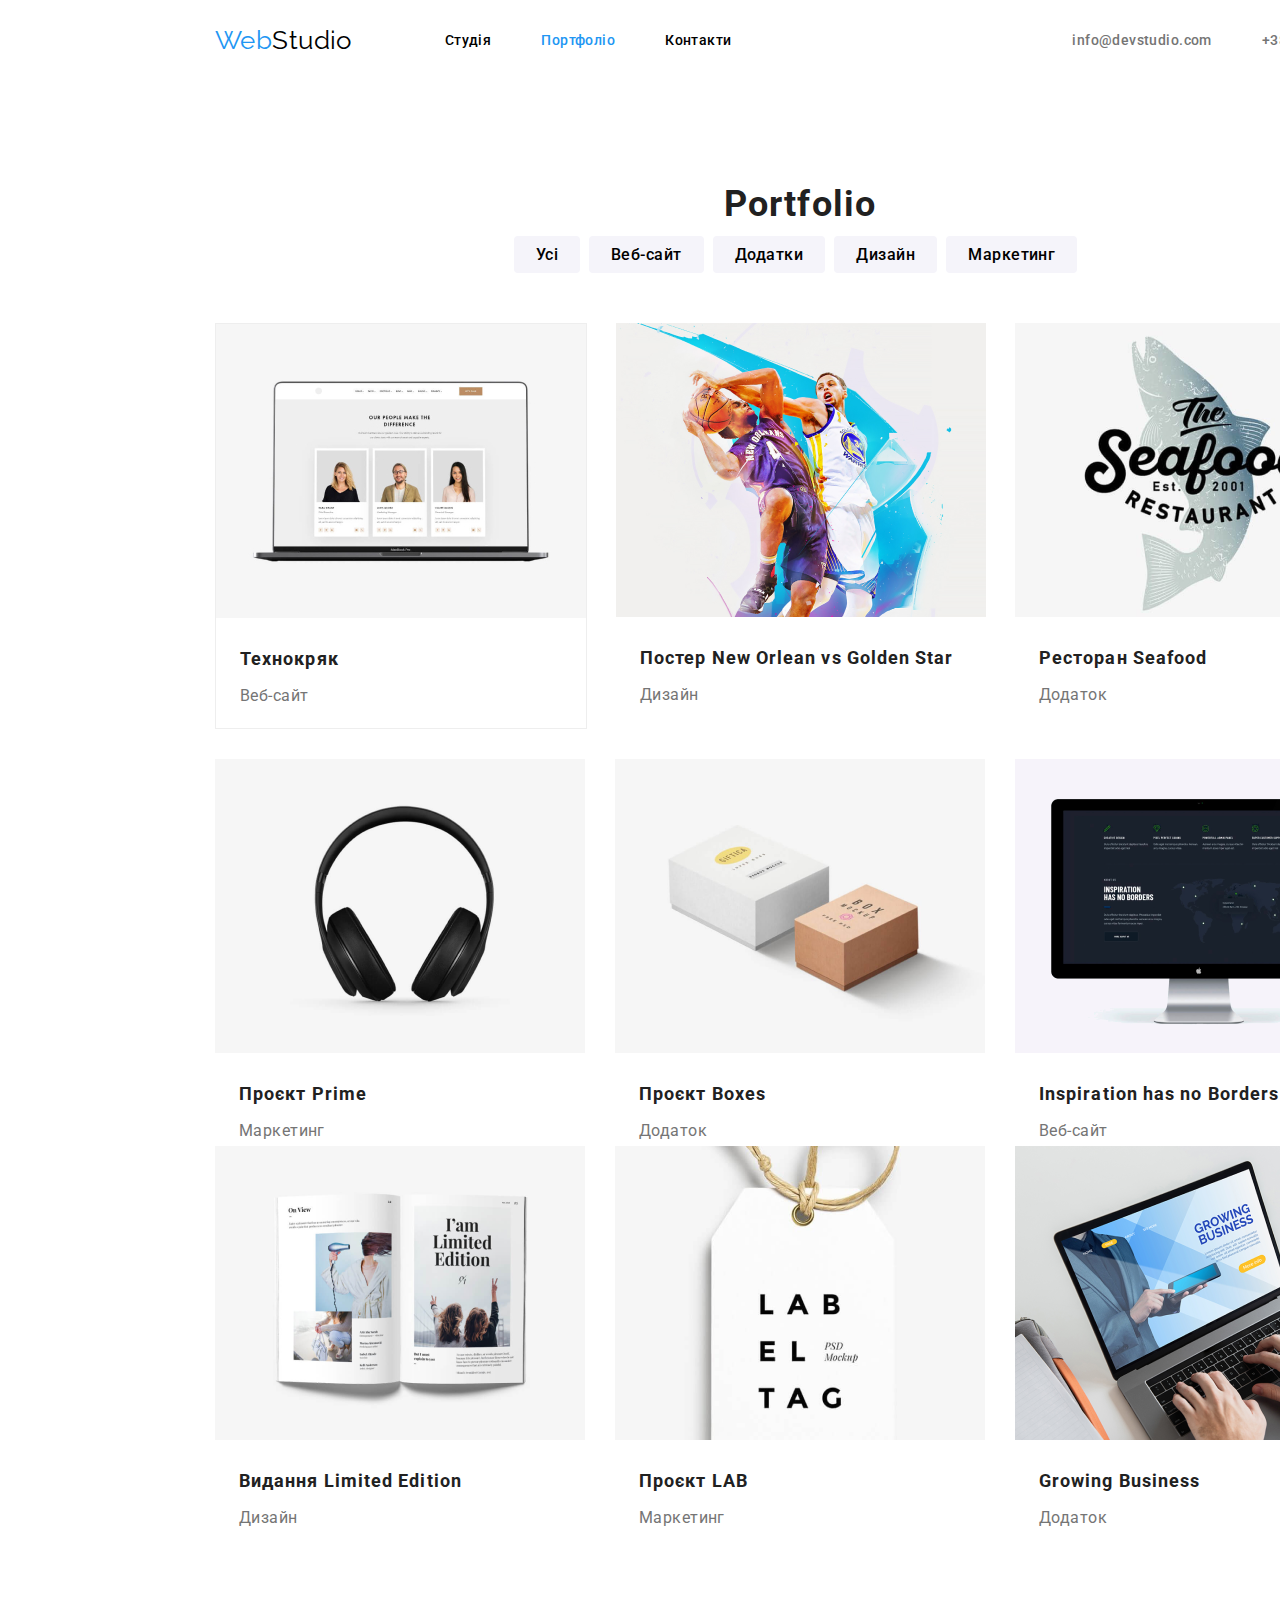
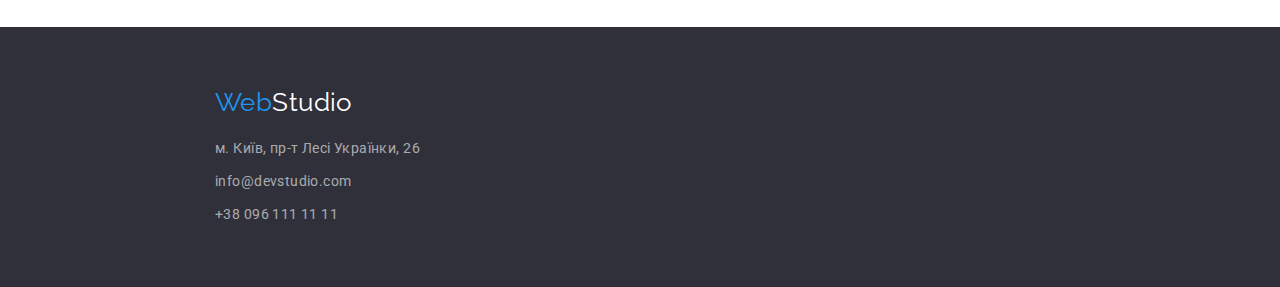
==== portfolio.html @ 7438364b "Home work 3 added styles" ====
<!doctype html>
<html lang="uk">
<head>
    <link href="styles.css" rel="stylesheet">
    <link href="https://fonts.googleapis.com/css2?family=Raleway:wght@700&family=Roboto:wght@400;500;700;900&display=swap" rel="stylesheet">
    <meta charset="UTF-8">
    <title>Portfolio</title>
</head>
<body>
<header class="header">
    <nav class="nav-container">
        <a class="logo-dark link" href="#"><span class="sub-logo">Web</span>Studio</a>
        <ul class="nav-list list">
            <li class="list-item"><a class="nav-link link" href="#">Студія</a></li>
            <li class="list-item"><a class="nav-link active-link link" href="portfolio.html">Портфоліо</a></li>
            <li class="list-item"><a class="nav-link link" href="#">Контакти</a></li>
        </ul>
    </nav>
    <ul class="contacts-container list">
        <li class="list-item">
            <a class="contacts link" href="mailto:info@devstudio.com">info@devstudio.com</a>
        </li>
        <li class="list-item">
            <a class="contacts link" href="tel:+380961111111">+38 096 111 11 11</a>
        </li>
    </ul>
</header>
<main>
    <section class="portfolio-container">
        <h1 class="portfolio-title">Portfolio</h1>
        <ul class="portfolio-list list">
            <li class="portfolio-link">
                <button class="portfolio-button" type="button">Усі</button>
            </li>
            <li class="portfolio-link">
                <button class="portfolio-button" type="button">Веб-сайт</button>
            </li>
            <li class="portfolio-link">
                <button class="portfolio-button" type="button">Додатки</button>
            </li>
            <li class="portfolio-link">
                <button class="portfolio-button" type="button">Дизайн</button>
            </li>
            <li class="portfolio-link">
                <button class="portfolio-button" type="button">Маркетинг</button>
            </li>
        </ul>
        <ul class="project-list list">
            <li class="project-card">
                <img alt="Технокряк" src="./images/our-portfolio-1.jpg" width="370">
                <h2 class="project-title">Технокряк</h2>
                <p class="project-subtitle">Веб-сайт</p>
            </li>
            <li>
                <img alt="Постер New Orlean vs Golden Star" src="./images/our-portfolio-2.jpg" width="370">
                <h2 class="project-title">Постер New Orlean vs Golden Star</h2>
                <p class="project-subtitle">Дизайн</p></li>
            <li>
                <img alt="Ресторан Seafood" src="./images/our-portfolio-3.jpg" width="370">
                <h2 class="project-title">Ресторан Seafood</h2>
                <p class="project-subtitle">Додаток</p>
            </li>
            <li>
                <img alt="Проєкт Prime" src="./images/our-portfolio-4.jpg" width="370">
                <h2 class="project-title">Проєкт Prime</h2>
                <p class="project-subtitle">Маркетинг</p>
            </li>
            <li>
                <img alt="Проєкт Boxes" src="./images/our-portfolio-5.jpg" width="370">
                <h2 class="project-title">Проєкт Boxes</h2>
                <p class="project-subtitle">Додаток</p>
            </li>
            <li>
                <img alt="Inspiration has no Borders" src="./images/our-portfolio-6.jpg" width="370">
                <h2 class="project-title">Inspiration has no Borders</h2>
                <p class="project-subtitle">Веб-сайт</p>
            </li>
            <li>
                <img alt="Видання Limited Edition" src="./images/our-portfolio-7.jpg" width="370">
                <h2 class="project-title">Видання Limited Edition</h2>
                <p class="project-subtitle">Дизайн</p>
            </li>
            <li>
                <img alt="Проєкт LAB" src="./images/our-portfolio-8.jpg" width="370">
                <h2 class="project-title">Проєкт LAB</h2>
                <p class="project-subtitle">Маркетинг</p>
            </li>
            <li>
                <img alt="Growing Business" src="./images/our-portfolio-9.jpg" width="370">
                <h2 class="project-title">Growing Business</h2>
                <p class="project-subtitle">Додаток</p>
            </li>
        </ul>
    </section>
</main>
<footer class="footer-container">
    <a class="logo-light link" href="#"><span class="sub-logo">Web</span>Studio</a>
    <address class="address">
        <ul class="list">
            <li class="footer-contacts-list">
                <a class="footer-contacts link" href="#">м. Київ, пр-т Лесі Українки, 26</a>
            </li>
            <li class="footer-contacts-list">
                <a class="footer-contacts link" href="mailto:info@devstudio.com">info@devstudio.com</a>
            </li>
            <li class="footer-contacts-list">
                <a class="footer-contacts link" href="tel:+380961111111">+38 096 111 11 11</a>
            </li>
        </ul>
    </address>
</footer>
</body>
</html>
---- styles.css ----
:root {
    --blue-main: #2196F3;
    --blue-active: #188CE8;;
    --white-main: #FFFFFF;
    --white-opacity: #FFFFFF99;
    --black-main: #212121;
    --black-secondary: #000000;
    --black-title: #212121;
    --gray-substring: #757575;
    --gray-background: #2F303A;
    --light-gray-background: #F5F4FA;
    --light-gray-border: #EEEEEE;
}

body {
    font-family: 'Roboto', sans-serif;
    font-size: 14px;
    letter-spacing: 0.03em;
    color: var(--black-title);
    background-color: var(--white-main);
    width: 1600px;
    margin: 0 auto;
    box-sizing: border-box;
}

.header {
    height: 80px;
    display: flex;
    flex-wrap: nowrap;
    align-items: center;
    justify-content: space-between;
    padding: 0 215px;
}

.nav-container {
    display: flex;
    align-items: center;
}

.nav-list {
    display: flex;
}

.list {
    list-style: none;
    padding: 0;
    margin: 0;
}

.link {
    text-decoration: none;
    color: var(--black-secondary);;
}

.active-link {
    color: var(--blue-main);
}

.logo-dark {
    font-family: 'Raleway', sans-serif;
    font-size: 26px;
    margin-right: 93px;
}

.sub-logo {
    color: var(--blue-main);
}

.nav-link {
    font-weight: 500;
}

.list-item:not(:last-child) {
    margin-right: 50px;
}

.nav-link:hover, .navLink:focus {
    color: var(--blue-main);
}

.contacts-container {
    display: flex;
}

.contacts {
    font-weight: 500;
    color: var(--gray-substring);
}

.contacts-item {
    margin-right: 40px;
}

.contacts:hover, .contacts:focus {
    color: var(--blue-main);
}

.service-container {
    display: flex;
    flex-direction: column;
    justify-content: center;
    align-items: center;
    height: 600px;
    background-color: var(--gray-background);
    margin-bottom: 94px;
}

.service-title {
    font-size: 44px;
    line-height: 1.36;
    letter-spacing: 0.06em;
    text-transform: uppercase;
    color: var(--white-main);
    text-align: center;
    width: 696px;
    margin: 0;
}

.service-button {
    font-weight: 700;
    font-size: 16px;
    line-height: 1.87;
    letter-spacing: 0.06em;
    cursor: pointer;
    color: var(--white-main);
    background-color: var(--blue-main);
    margin-top: 30px;
    width: 216px;
    height: 50px;
    border-style: none;
    border-radius: 4px;
    box-shadow: 0 4px 4px rgba(0, 0, 0, 0.15);
    font-family: inherit;
}

.service-button:hover, .service-button:focus {
    background-color: var(--blue-active);
}

.about-container {
    padding: 0 215px;
    margin-bottom: 94px;
}

.about-list {
    display: flex;
    justify-content: space-between;
    margin: 0;
}

.about-subtitle {
    font-size: 14px;
    text-transform: uppercase;
    font-weight: 700;
}

.about-info {
    color: var(--gray-substring);
    line-height: 1.71
}

.about-title {
    font-size: 36px;
    line-height: 1.71;
    letter-spacing: 0.03em;
    margin: 0 0 50px;
    text-align: center;
}

.team-container {
    padding: 94px 215px;
    background-color: var(--light-gray-background);
}

.team-title {
    font-size: 36px;
    letter-spacing: 0.03em;
    line-height: 1.71;
    text-align: center;
}

.team-list {
    display: flex;
    justify-content: space-between;
    margin: 0;
}

.team-card {
    width: 270px;
    height: 368px;
    box-shadow: 0 1px 3px rgba(0, 0, 0, 0.12), 0 1px 1px rgba(0, 0, 0, 0.14), 0 2px 1px rgba(0, 0, 0, 0.2);
    border-radius: 0 0 4px 4px;
    background-color: var(--white-main);
    text-align: center;
}

.team-member {
    font-weight: 500;
    font-size: 16px;
    line-height: 1.17;
    margin: 30px 0 10px;
}

.team-position {
    font-size: 16px;
    color: var(--gray-substring);
    margin: 0;
}

.footer-container {
    background-color: var(--gray-background);
    padding: 60px 0 60px 215px;
}

.logo-light {
    font-family: 'Raleway', sans-serif;
    font-size: 26px;
    color: var(--white-main);
    display: inline-block;
    margin-bottom: 20px;
}

.footer-contacts {
    color: var(--white-opacity);
    line-height: 1.71;
}

.footer-contacts-list:not(:last-child) {
    margin-bottom: 9px;
}

.address {
    font-style: normal;
}

.footer-contacts:hover, .footer-contacts:focus {
    color: var(--white-main);
}

.portfolio-button {
    font-family: 'Roboto', sans-serif;
    font-weight: 500;
    font-size: 16px;
    line-height: 1.62;
    background-color: var(--light-gray-background);
    letter-spacing: 0.03em;
    padding: 6px 22px;
    border-radius: 4px;
    border-style: none;
}

.portfolio-button:hover, .portfolio-button:focus {
    color: var(--white-main);
    background-color: var(--blue-main);
}

.project-title {
    font-size: 18px;
    line-height: 2;
    letter-spacing: 0.06em;
    margin: 20px 24px 4px;
}

.project-subtitle {
    font-size: 16px;
    line-height: 1.87;
    color: var(--gray-substring);
    margin: 0 24px;
}

.portfolio-container {
    padding: 94px 215px;
}

.portfolio-title {
    font-size: 36px;
    letter-spacing: 0.03em;
    line-height: 1.71;
    text-align: center;
    margin: 0;
}

.portfolio-list {
    display: flex;
    justify-content: center;
    margin-bottom: 50px;
}

.portfolio-link {
    margin-right: 9px;
}

.project-list {
    display: flex;
    flex-wrap: wrap;
    justify-content: space-between;
}

.project-card {
    width: 370px;
    height: 404px;
    border: 1px solid var(--light-gray-border);
    margin-bottom: 30px;
}
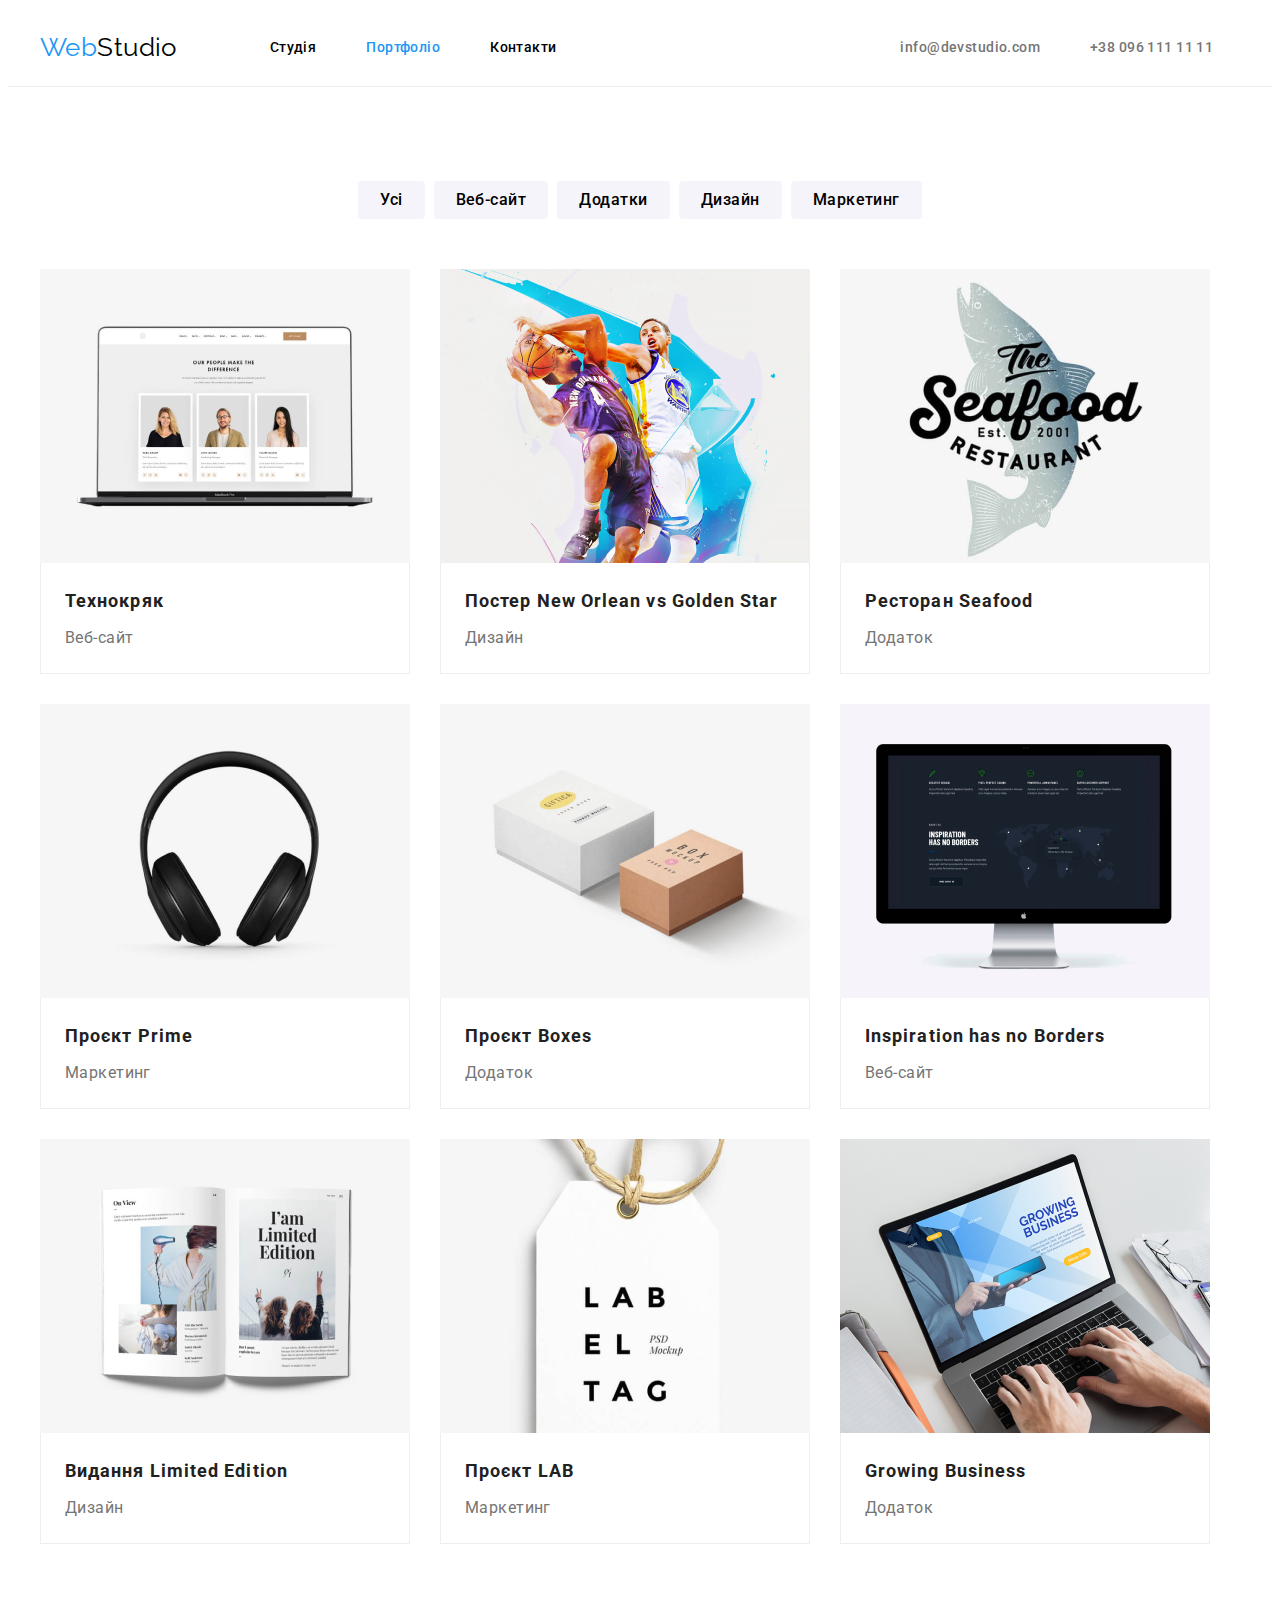
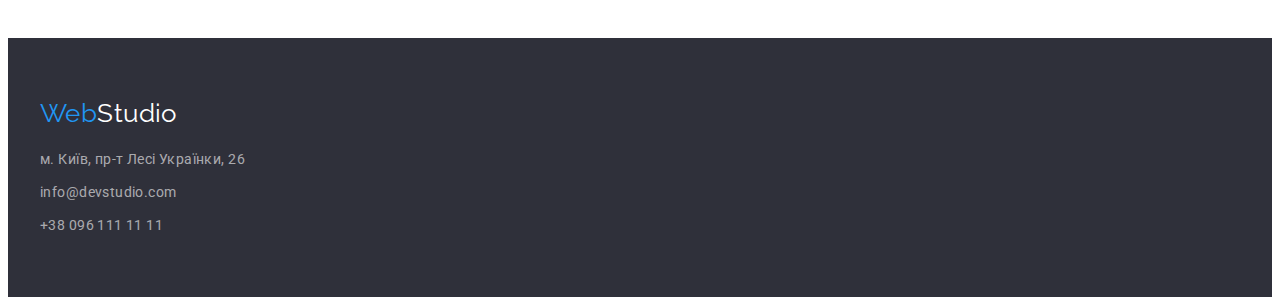
==== commit 02eaf867: "Refactoret markup" ====
--- a/portfolio.html
+++ b/portfolio.html
@@ -2,112 +2,140 @@
 <html lang="uk">
 <head>
     <link href="styles.css" rel="stylesheet">
-    <link href="https://fonts.googleapis.com/css2?family=Raleway:wght@700&family=Roboto:wght@400;500;700;900&display=swap" rel="stylesheet">
+    <link href="https://fonts.googleapis.com/css2?family=Raleway:wght@700&family=Roboto:wght@400;500;700;900&display=swap"
+          rel="stylesheet">
     <meta charset="UTF-8">
     <title>Portfolio</title>
 </head>
 <body>
 <header class="header">
-    <nav class="nav-container">
-        <a class="logo-dark link" href="#"><span class="sub-logo">Web</span>Studio</a>
-        <ul class="nav-list list">
-            <li class="list-item"><a class="nav-link link" href="#">Студія</a></li>
-            <li class="list-item"><a class="nav-link active-link link" href="portfolio.html">Портфоліо</a></li>
-            <li class="list-item"><a class="nav-link link" href="#">Контакти</a></li>
-        </ul>
-    </nav>
-    <ul class="contacts-container list">
-        <li class="list-item">
-            <a class="contacts link" href="mailto:info@devstudio.com">info@devstudio.com</a>
-        </li>
-        <li class="list-item">
-            <a class="contacts link" href="tel:+380961111111">+38 096 111 11 11</a>
-        </li>
-    </ul>
+    <div class="container">
+        <div class="nav-menu">
+            <nav class="nav">
+                <a class="logo-dark link" href="#"><span class="sub-logo">Web</span>Studio</a>
+                <ul class="nav-list">
+                    <li class="list-item"><a class="nav-link link" href="#">Студія</a></li>
+                    <li class="list-item"><a class="nav-link active-link link" href="portfolio.html">Портфоліо</a></li>
+                    <li class="list-item"><a class="nav-link link" href="#">Контакти</a></li>
+                </ul>
+            </nav>
+            <ul class="contacts">
+                <li class="list-item">
+                    <a class="contacts-link link" href="mailto:info@devstudio.com">info@devstudio.com</a>
+                </li>
+                <li class="list-item">
+                    <a class="contacts-link link" href="tel:+380961111111">+38 096 111 11 11</a>
+                </li>
+            </ul>
+        </div>
+    </div>
 </header>
 <main>
-    <section class="portfolio-container">
-        <h1 class="portfolio-title">Portfolio</h1>
-        <ul class="portfolio-list list">
-            <li class="portfolio-link">
-                <button class="portfolio-button" type="button">Усі</button>
-            </li>
-            <li class="portfolio-link">
-                <button class="portfolio-button" type="button">Веб-сайт</button>
-            </li>
-            <li class="portfolio-link">
-                <button class="portfolio-button" type="button">Додатки</button>
-            </li>
-            <li class="portfolio-link">
-                <button class="portfolio-button" type="button">Дизайн</button>
-            </li>
-            <li class="portfolio-link">
-                <button class="portfolio-button" type="button">Маркетинг</button>
-            </li>
-        </ul>
-        <ul class="project-list list">
-            <li class="project-card">
-                <img alt="Технокряк" src="./images/our-portfolio-1.jpg" width="370">
-                <h2 class="project-title">Технокряк</h2>
-                <p class="project-subtitle">Веб-сайт</p>
-            </li>
-            <li>
-                <img alt="Постер New Orlean vs Golden Star" src="./images/our-portfolio-2.jpg" width="370">
-                <h2 class="project-title">Постер New Orlean vs Golden Star</h2>
-                <p class="project-subtitle">Дизайн</p></li>
-            <li>
-                <img alt="Ресторан Seafood" src="./images/our-portfolio-3.jpg" width="370">
-                <h2 class="project-title">Ресторан Seafood</h2>
-                <p class="project-subtitle">Додаток</p>
-            </li>
-            <li>
-                <img alt="Проєкт Prime" src="./images/our-portfolio-4.jpg" width="370">
-                <h2 class="project-title">Проєкт Prime</h2>
-                <p class="project-subtitle">Маркетинг</p>
-            </li>
-            <li>
-                <img alt="Проєкт Boxes" src="./images/our-portfolio-5.jpg" width="370">
-                <h2 class="project-title">Проєкт Boxes</h2>
-                <p class="project-subtitle">Додаток</p>
-            </li>
-            <li>
-                <img alt="Inspiration has no Borders" src="./images/our-portfolio-6.jpg" width="370">
-                <h2 class="project-title">Inspiration has no Borders</h2>
-                <p class="project-subtitle">Веб-сайт</p>
-            </li>
-            <li>
-                <img alt="Видання Limited Edition" src="./images/our-portfolio-7.jpg" width="370">
-                <h2 class="project-title">Видання Limited Edition</h2>
-                <p class="project-subtitle">Дизайн</p>
-            </li>
-            <li>
-                <img alt="Проєкт LAB" src="./images/our-portfolio-8.jpg" width="370">
-                <h2 class="project-title">Проєкт LAB</h2>
-                <p class="project-subtitle">Маркетинг</p>
-            </li>
-            <li>
-                <img alt="Growing Business" src="./images/our-portfolio-9.jpg" width="370">
-                <h2 class="project-title">Growing Business</h2>
-                <p class="project-subtitle">Додаток</p>
-            </li>
-        </ul>
+    <section class="section">
+        <div class="container">
+            <!--            <h1 class="section-title">Portfolio</h1>-->
+            <ul class="portfolio-list">
+                <li>
+                    <button class="portfolio-button" type="button">Усі</button>
+                </li>
+                <li>
+                    <button class="portfolio-button" type="button">Веб-сайт</button>
+                </li>
+                <li>
+                    <button class="portfolio-button" type="button">Додатки</button>
+                </li>
+                <li>
+                    <button class="portfolio-button" type="button">Дизайн</button>
+                </li>
+                <li>
+                    <button class="portfolio-button" type="button">Маркетинг</button>
+                </li>
+            </ul>
+            <ul class="project-list">
+                <li>
+                    <img alt="Технокряк" src="./images/our-portfolio-1.jpg" width="370">
+                    <div class="project-info">
+                        <h2 class="project-title">Технокряк</h2>
+                        <p class="project-subtitle">Веб-сайт</p>
+                    </div>
+                </li>
+                <li>
+                    <img alt="Постер New Orlean vs Golden Star" src="./images/our-portfolio-2.jpg" width="370">
+                    <div class="project-info">
+                        <h2 class="project-title">Постер New Orlean vs Golden Star</h2>
+                        <p class="project-subtitle">Дизайн</p>
+                    </div>
+                </li>
+                <li>
+                    <img alt="Ресторан Seafood" src="./images/our-portfolio-3.jpg" width="370">
+                    <div class="project-info">
+                        <h2 class="project-title">Ресторан Seafood</h2>
+                        <p class="project-subtitle">Додаток</p>
+                    </div>
+                </li>
+                <li>
+                    <img alt="Проєкт Prime" src="./images/our-portfolio-4.jpg" width="370">
+                    <div class="project-info">
+                        <h2 class="project-title">Проєкт Prime</h2>
+                        <p class="project-subtitle">Маркетинг</p>
+                    </div>
+                </li>
+                <li>
+                    <img alt="Проєкт Boxes" src="./images/our-portfolio-5.jpg" width="370">
+                    <div class="project-info">
+                        <h2 class="project-title">Проєкт Boxes</h2>
+                        <p class="project-subtitle">Додаток</p>
+                    </div>
+                </li>
+                <li>
+                    <img alt="Inspiration has no Borders" src="./images/our-portfolio-6.jpg" width="370">
+                    <div class="project-info">
+                        <h2 class="project-title">Inspiration has no Borders</h2>
+                        <p class="project-subtitle">Веб-сайт</p>
+                    </div>
+                </li>
+                <li>
+                    <img alt="Видання Limited Edition" src="./images/our-portfolio-7.jpg" width="370">
+                    <div class="project-info">
+                        <h2 class="project-title">Видання Limited Edition</h2>
+                        <p class="project-subtitle">Дизайн</p>
+                    </div>
+                </li>
+                <li>
+                    <img alt="Проєкт LAB" src="./images/our-portfolio-8.jpg" width="370">
+                    <div class="project-info">
+                        <h2 class="project-title">Проєкт LAB</h2>
+                        <p class="project-subtitle">Маркетинг</p>
+                    </div>
+                </li>
+                <li>
+                    <img alt="Growing Business" src="./images/our-portfolio-9.jpg" width="370">
+                    <div class="project-info">
+                        <h2 class="project-title">Growing Business</h2>
+                        <p class="project-subtitle">Додаток</p>
+                    </div>
+                </li>
+            </ul>
+        </div>
     </section>
 </main>
-<footer class="footer-container">
-    <a class="logo-light link" href="#"><span class="sub-logo">Web</span>Studio</a>
-    <address class="address">
-        <ul class="list">
-            <li class="footer-contacts-list">
-                <a class="footer-contacts link" href="#">м. Київ, пр-т Лесі Українки, 26</a>
-            </li>
-            <li class="footer-contacts-list">
-                <a class="footer-contacts link" href="mailto:info@devstudio.com">info@devstudio.com</a>
-            </li>
-            <li class="footer-contacts-list">
-                <a class="footer-contacts link" href="tel:+380961111111">+38 096 111 11 11</a>
-            </li>
-        </ul>
-    </address>
+<footer class="footer">
+    <div class="container">
+        <a class="logo-light link" href="#"><span class="sub-logo">Web</span>Studio</a>
+        <address class="address">
+            <ul>
+                <li class="footer-contacts-list">
+                    <a class="footer-contacts link" href="#">м. Київ, пр-т Лесі Українки, 26</a>
+                </li>
+                <li class="footer-contacts-list">
+                    <a class="footer-contacts link" href="mailto:info@devstudio.com">info@devstudio.com</a>
+                </li>
+                <li class="footer-contacts-list">
+                    <a class="footer-contacts link" href="tel:+380961111111">+38 096 111 11 11</a>
+                </li>
+            </ul>
+        </address>
+    </div>
 </footer>
 </body>
 </html>
--- a/styles.css
+++ b/styles.css
@@ -10,6 +10,22 @@
     --gray-background: #2F303A;
     --light-gray-background: #F5F4FA;
     --light-gray-border: #EEEEEE;
+    --header-gray-border: #ECECEC;
+}
+
+h1, h2, h3, h4, h5, h6, p, ul {
+    margin: 0;
+    padding: 0;
+}
+
+ul {
+    list-style: none;
+}
+
+img {
+    display: block;
+    max-width: 100%;
+    height: auto;
 }
 
 body {
@@ -18,33 +34,39 @@
     letter-spacing: 0.03em;
     color: var(--black-title);
     background-color: var(--white-main);
-    width: 1600px;
+}
+
+.header {
+    border-bottom: 1px solid var(--header-gray-border);
+}
+
+.section {
+    padding: 94px 0;
+}
+
+.about-section {
+    padding-top: 0;
+}
+
+.container {
+    width: 1200px;
+    padding: 0 15px;
     margin: 0 auto;
-    box-sizing: border-box;
-}
-
-.header {
-    height: 80px;
-    display: flex;
-    flex-wrap: nowrap;
+}
+
+.nav-menu {
+    display: flex;
+    padding: 24px 0;
+}
+
+.nav {
+    display: inline-flex;
     align-items: center;
-    justify-content: space-between;
-    padding: 0 215px;
-}
-
-.nav-container {
-    display: flex;
-    align-items: center;
+    margin-right: 344px;
 }
 
 .nav-list {
     display: flex;
-}
-
-.list {
-    list-style: none;
-    padding: 0;
-    margin: 0;
 }
 
 .link {
@@ -78,11 +100,12 @@
     color: var(--blue-main);
 }
 
-.contacts-container {
-    display: flex;
-}
-
 .contacts {
+    display: inline-flex;
+    align-items: center;
+}
+
+.contacts-link {
     font-weight: 500;
     color: var(--gray-substring);
 }
@@ -91,7 +114,7 @@
     margin-right: 40px;
 }
 
-.contacts:hover, .contacts:focus {
+.contacts-link:hover, .contacts-link:focus {
     color: var(--blue-main);
 }
 
@@ -100,9 +123,8 @@
     flex-direction: column;
     justify-content: center;
     align-items: center;
-    height: 600px;
     background-color: var(--gray-background);
-    margin-bottom: 94px;
+    padding: 200px 0;
 }
 
 .service-title {
@@ -113,7 +135,6 @@
     color: var(--white-main);
     text-align: center;
     width: 696px;
-    margin: 0;
 }
 
 .service-button {
@@ -137,21 +158,16 @@
     background-color: var(--blue-active);
 }
 
-.about-container {
-    padding: 0 215px;
-    margin-bottom: 94px;
-}
-
-.about-list {
-    display: flex;
-    justify-content: space-between;
-    margin: 0;
+.section-list {
+    display: flex;
+    gap: 30px;
 }
 
 .about-subtitle {
     font-size: 14px;
     text-transform: uppercase;
     font-weight: 700;
+    margin-bottom: 10px;
 }
 
 .about-info {
@@ -159,7 +175,7 @@
     line-height: 1.71
 }
 
-.about-title {
+.section-title {
     font-size: 36px;
     line-height: 1.71;
     letter-spacing: 0.03em;
@@ -168,37 +184,25 @@
 }
 
 .team-container {
-    padding: 94px 215px;
     background-color: var(--light-gray-background);
 }
 
-.team-title {
-    font-size: 36px;
-    letter-spacing: 0.03em;
-    line-height: 1.71;
-    text-align: center;
-}
-
-.team-list {
-    display: flex;
-    justify-content: space-between;
-    margin: 0;
-}
-
-.team-card {
-    width: 270px;
-    height: 368px;
+.card {
     box-shadow: 0 1px 3px rgba(0, 0, 0, 0.12), 0 1px 1px rgba(0, 0, 0, 0.14), 0 2px 1px rgba(0, 0, 0, 0.2);
     border-radius: 0 0 4px 4px;
     background-color: var(--white-main);
     text-align: center;
 }
 
+.card-info {
+    margin: 30px 0;
+}
+
 .team-member {
     font-weight: 500;
     font-size: 16px;
     line-height: 1.17;
-    margin: 30px 0 10px;
+    margin-bottom: 10px;
 }
 
 .team-position {
@@ -207,9 +211,9 @@
     margin: 0;
 }
 
-.footer-container {
+.footer {
     background-color: var(--gray-background);
-    padding: 60px 0 60px 215px;
+    padding: 60px 0;
 }
 
 .logo-light {
@@ -254,51 +258,34 @@
     background-color: var(--blue-main);
 }
 
+.project-info {
+    padding: 20px 24px;
+    border: 1px solid var(--light-gray-border);
+    border-top: none;
+}
+
 .project-title {
     font-size: 18px;
     line-height: 2;
     letter-spacing: 0.06em;
-    margin: 20px 24px 4px;
+    margin-bottom: 4px;
 }
 
 .project-subtitle {
     font-size: 16px;
     line-height: 1.87;
     color: var(--gray-substring);
-    margin: 0 24px;
-}
-
-.portfolio-container {
-    padding: 94px 215px;
-}
-
-.portfolio-title {
-    font-size: 36px;
-    letter-spacing: 0.03em;
-    line-height: 1.71;
-    text-align: center;
-    margin: 0;
 }
 
 .portfolio-list {
     display: flex;
     justify-content: center;
+    gap: 9px;
     margin-bottom: 50px;
 }
 
-.portfolio-link {
-    margin-right: 9px;
-}
-
 .project-list {
     display: flex;
     flex-wrap: wrap;
-    justify-content: space-between;
-}
-
-.project-card {
-    width: 370px;
-    height: 404px;
-    border: 1px solid var(--light-gray-border);
-    margin-bottom: 30px;
-}+    gap: 30px;
+}
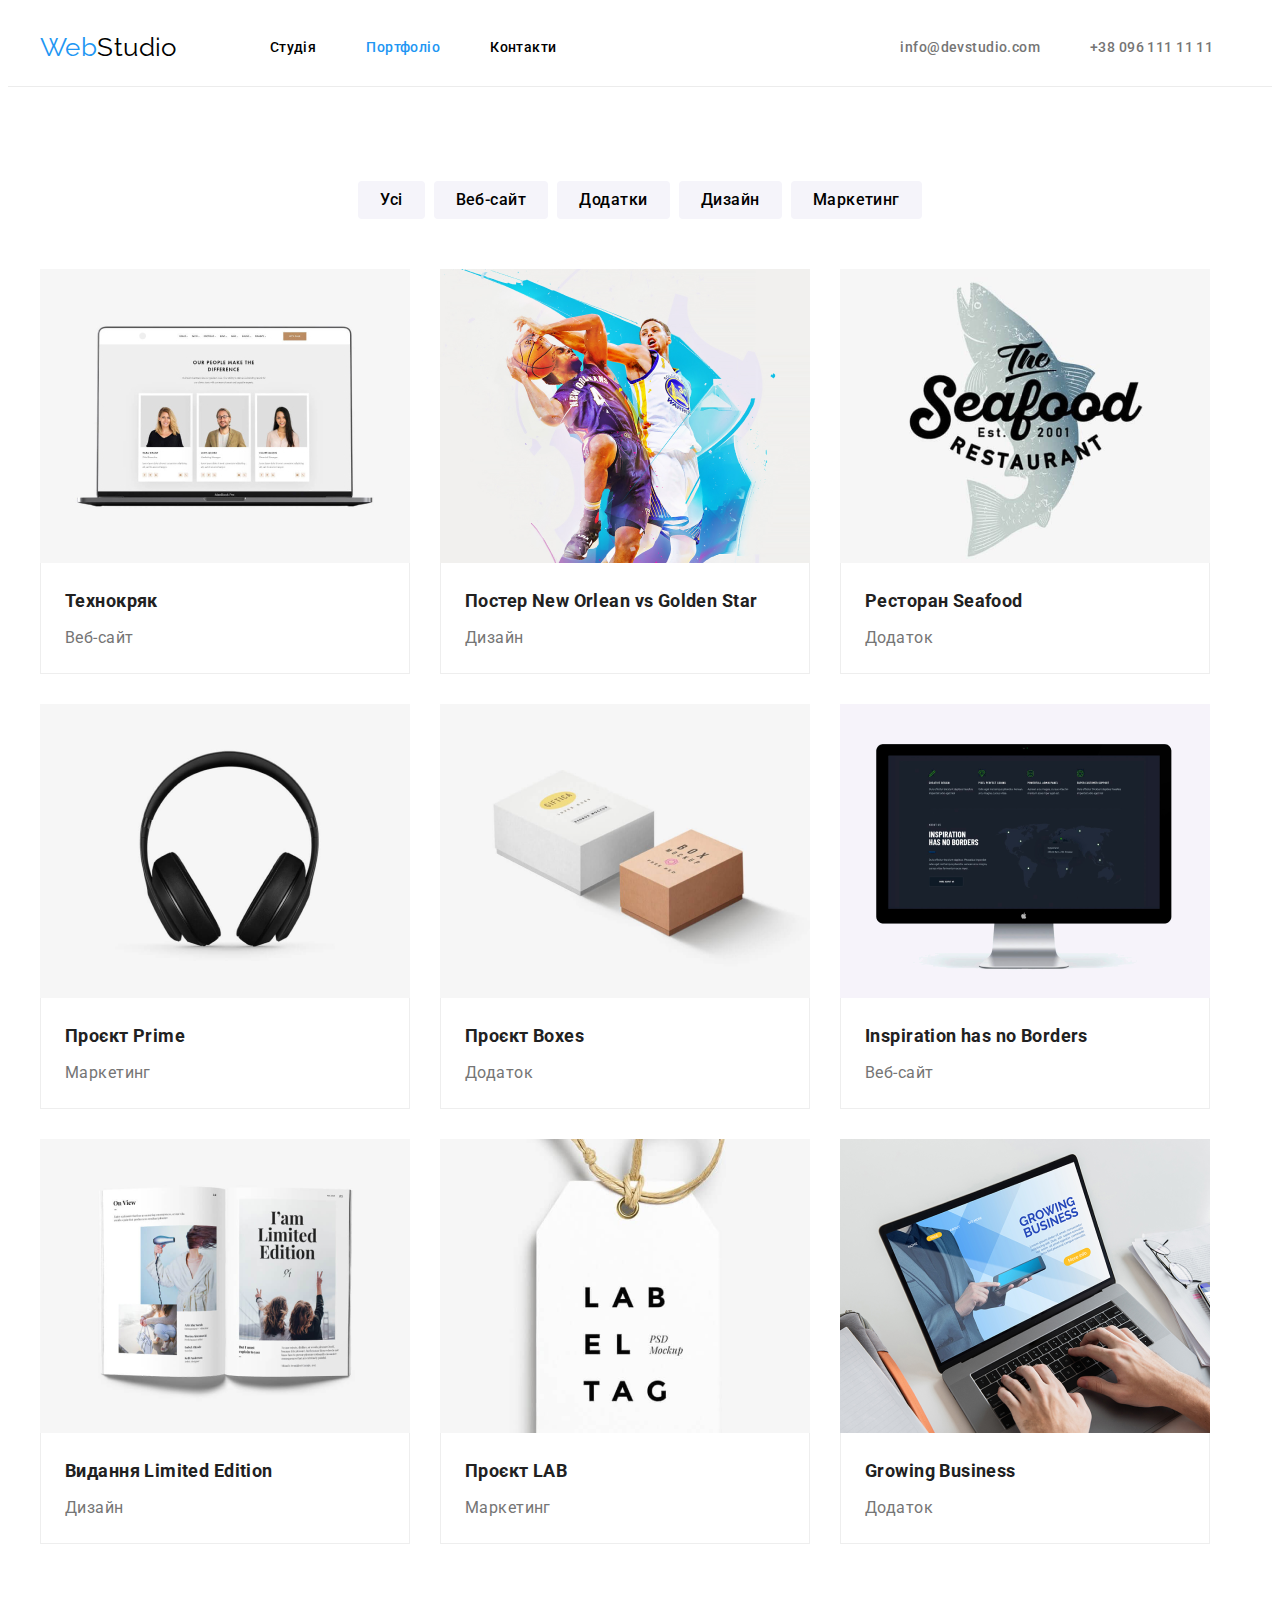
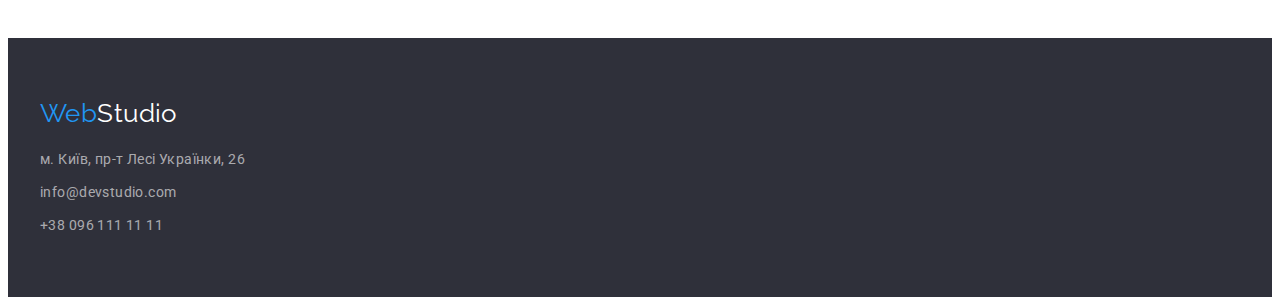
==== commit 782cd6f6: "Added normalize" ====
--- a/portfolio.html
+++ b/portfolio.html
@@ -2,6 +2,7 @@
 <html lang="uk">
 <head>
     <link href="styles.css" rel="stylesheet">
+    <link rel="stylesheet" href="node_modules/modern-normalize/modern-normalize.css">
     <link href="https://fonts.googleapis.com/css2?family=Raleway:wght@700&family=Roboto:wght@400;500;700;900&display=swap"
           rel="stylesheet">
     <meta charset="UTF-8">
--- a/styles.css
+++ b/styles.css
@@ -267,7 +267,6 @@
 .project-title {
     font-size: 18px;
     line-height: 2;
-    letter-spacing: 0.06em;
     margin-bottom: 4px;
 }
 
